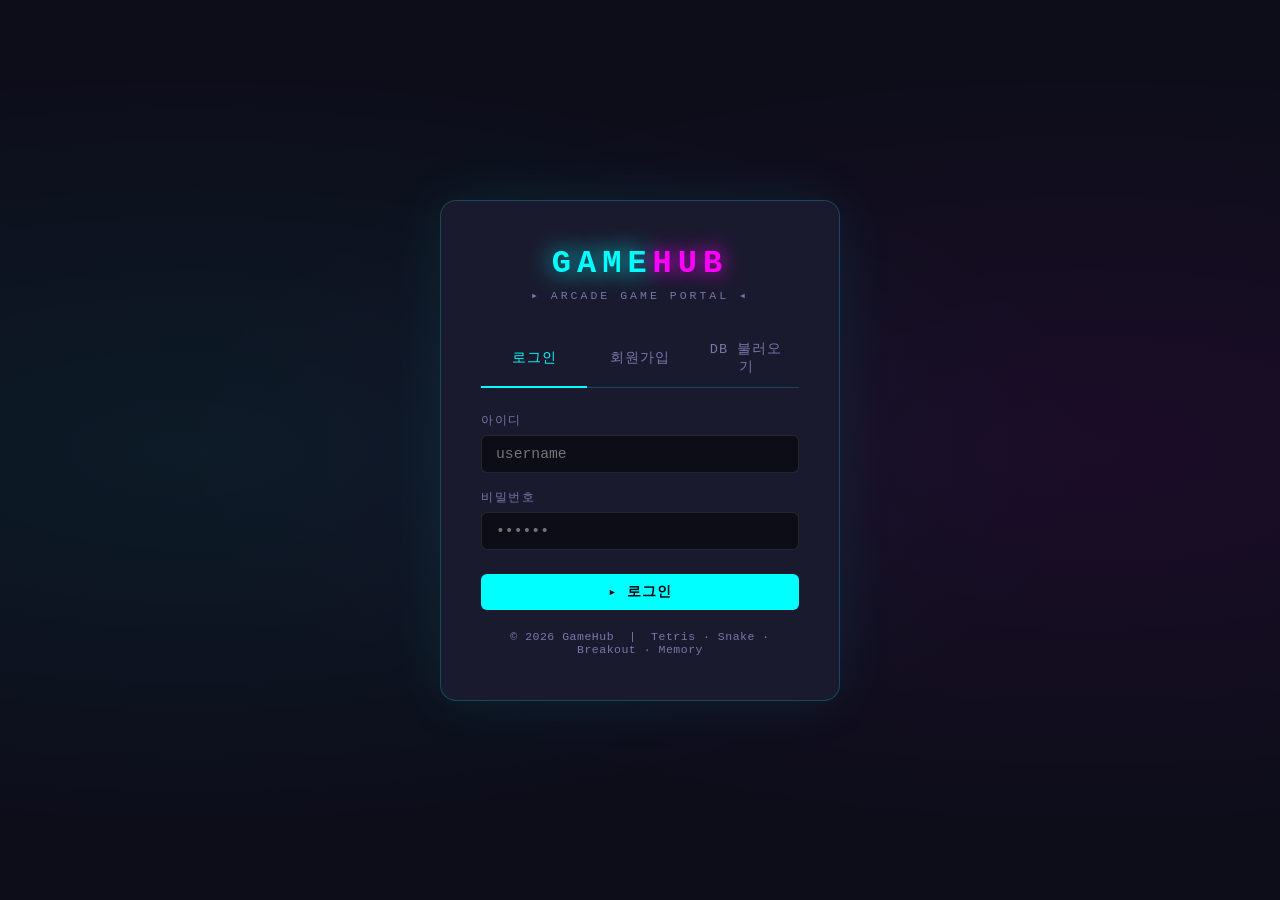
==== index.html @ 45ed28bd "사지방 게임기" ====
<!DOCTYPE html>
<html lang="ko">
<head>
<meta charset="UTF-8">
<meta name="viewport" content="width=device-width, initial-scale=1.0">
<title>GameHub - 로그인</title>
<link rel="stylesheet" href="css/style.css">
<style>
.login-footer {
  margin-top: 20px;
  text-align: center;
  font-size: 0.72rem;
  color: var(--muted);
  letter-spacing: 0.5px;
}
.divider {
  display: flex; align-items: center; gap: 12px;
  margin: 20px 0;
  color: var(--muted); font-size: 0.72rem;
}
.divider::before, .divider::after {
  content: ''; flex: 1;
  height: 1px; background: var(--border);
}
.import-area {
  border: 1px dashed var(--border);
  border-radius: 8px;
  padding: 14px;
  text-align: center;
  cursor: pointer;
  transition: all 0.2s;
  font-size: 0.8rem;
  color: var(--muted);
}
.import-area:hover { border-color: var(--cyan); color: var(--cyan); }
#fileInput { display: none; }
</style>
</head>
<body>
<div class="login-page">
  <div class="login-box">

    <div class="login-logo">
      <div class="login-logo-title">GAME<span style="color:var(--magenta);text-shadow:0 0 20px var(--magenta)">HUB</span></div>
      <div class="login-logo-sub">▸ ARCADE GAME PORTAL ◂</div>
    </div>

    <div id="alertArea"></div>

    <!-- Tabs -->
    <div class="tab-nav">
      <button class="tab-btn active" onclick="switchTab('login')">로그인</button>
      <button class="tab-btn" onclick="switchTab('register')">회원가입</button>
      <button class="tab-btn" onclick="switchTab('import')">DB 불러오기</button>
    </div>

    <!-- Login -->
    <div id="tab-login" class="tab-panel active">
      <form id="loginForm" onsubmit="doLogin(event)">
        <div class="form-group">
          <label class="form-label">아이디</label>
          <input type="text" id="loginUser" class="form-input" placeholder="username" autocomplete="username" required>
        </div>
        <div class="form-group">
          <label class="form-label">비밀번호</label>
          <input type="password" id="loginPass" class="form-input" placeholder="••••••" autocomplete="current-password" required>
        </div>
        <button type="submit" class="btn btn-primary" style="width:100%;justify-content:center;margin-top:8px;">
          ▸ 로그인
        </button>
      </form>
    </div>

    <!-- Register -->
    <div id="tab-register" class="tab-panel">
      <form id="registerForm" onsubmit="doRegister(event)">
        <div class="form-group">
          <label class="form-label">아이디</label>
          <input type="text" id="regUser" class="form-input" placeholder="username (4~16자)" minlength="4" maxlength="16" required>
        </div>
        <div class="form-group">
          <label class="form-label">비밀번호</label>
          <input type="password" id="regPass" class="form-input" placeholder="비밀번호 (4자 이상)" minlength="4" required>
        </div>
        <div class="form-group">
          <label class="form-label">비밀번호 확인</label>
          <input type="password" id="regPass2" class="form-input" placeholder="비밀번호 재입력" required>
        </div>
        <button type="submit" class="btn btn-primary" style="width:100%;justify-content:center;margin-top:8px;">
          ▸ 가입하기
        </button>
      </form>
    </div>

    <!-- Import DB -->
    <div id="tab-import" class="tab-panel">
      <p style="font-size:0.82rem;color:var(--muted);margin-bottom:16px;line-height:1.6;">
        관리자가 제공한 <strong style="color:var(--cyan)">users.db</strong> 파일을 불러와<br>
        계정 목록을 추가할 수 있습니다.
      </p>
      <div class="import-area" onclick="document.getElementById('fileInput').click()">
        <div style="font-size:1.5rem;margin-bottom:6px;">📂</div>
        <div>클릭하여 users.db 선택</div>
        <div style="font-size:0.7rem;margin-top:4px;">JSON 텍스트 파일 (.db)</div>
      </div>
      <input type="file" id="fileInput" accept=".db,.json,.txt" onchange="doImport(this)">

      <div class="divider">또는</div>

      <p style="font-size:0.78rem;color:var(--muted);text-align:center;">
        서버에 <code style="color:var(--cyan)">data/users.db</code>가 있으면 자동으로 로드됩니다.
      </p>
    </div>

    <div class="login-footer">
      &copy; 2026 GameHub &nbsp;|&nbsp; Tetris · Snake · Breakout · Memory
    </div>
  </div>
</div>

<script src="js/app.js"></script>
<script>
  // Init DB on page load
  GameDB.init().then(() => {
    // If already logged in, go to dashboard
    if (Auth.getSession()) {
      window.location.href = 'dashboard.html';
    }
  });

  function switchTab(name) {
    document.querySelectorAll('.tab-btn').forEach((b, i) => {
      const names = ['login', 'register', 'import'];
      b.classList.toggle('active', names[i] === name);
    });
    document.querySelectorAll('.tab-panel').forEach(p => p.classList.remove('active'));
    document.getElementById('tab-' + name).classList.add('active');
    document.getElementById('alertArea').innerHTML = '';
  }

  function doLogin(e) {
    e.preventDefault();
    const u = document.getElementById('loginUser').value.trim();
    const p = document.getElementById('loginPass').value;
    if (Auth.login(u, p)) {
      window.location.href = 'dashboard.html';
    } else {
      showAlert(document.getElementById('alertArea'), '아이디 또는 비밀번호가 틀렸습니다.');
    }
  }

  function doRegister(e) {
    e.preventDefault();
    const u = document.getElementById('regUser').value.trim();
    const p = document.getElementById('regPass').value;
    const p2 = document.getElementById('regPass2').value;
    const area = document.getElementById('alertArea');
    if (p !== p2) { showAlert(area, '비밀번호가 일치하지 않습니다.'); return; }
    if (!/^[a-zA-Z0-9_]{4,16}$/.test(u)) {
      showAlert(area, '아이디는 영문/숫자/_ 4~16자여야 합니다.'); return;
    }
    if (GameDB.addUser(u, p)) {
      showAlert(area, `계정 "${u}" 가 생성되었습니다. 로그인하세요.`, 'success');
      document.getElementById('registerForm').reset();
      setTimeout(() => switchTab('login'), 1500);
    } else {
      showAlert(area, '이미 존재하는 아이디입니다.');
    }
  }

  async function doImport(input) {
    const file = input.files[0];
    if (!file) return;
    try {
      const count = await GameDB.importDB(file);
      showAlert(document.getElementById('alertArea'),
        `${count}개 계정을 불러왔습니다. 로그인하세요.`, 'success');
    } catch (err) {
      showAlert(document.getElementById('alertArea'), '파일 형식이 올바르지 않습니다: ' + err.message);
    }
    input.value = '';
  }
</script>
</body>
</html>
---- css/style.css ----
/* === CSS Variables === */
:root {
  --bg: #0d0d1a;
  --card: #1a1a2e;
  --card2: #16213e;
  --border: rgba(0, 255, 255, 0.2);
  --border-hover: rgba(0, 255, 255, 0.6);
  --cyan: #00ffff;
  --magenta: #ff00ff;
  --green: #00ff88;
  --yellow: #ffd700;
  --red: #ff4466;
  --text: #e0e0ff;
  --muted: #7777aa;
}

* { margin: 0; padding: 0; box-sizing: border-box; }

body {
  font-family: 'Courier New', Courier, monospace;
  background: var(--bg);
  color: var(--text);
  min-height: 100vh;
}

/* === Scrollbar === */
::-webkit-scrollbar { width: 6px; }
::-webkit-scrollbar-track { background: var(--bg); }
::-webkit-scrollbar-thumb { background: rgba(0,255,255,0.3); border-radius: 3px; }
::-webkit-scrollbar-thumb:hover { background: var(--cyan); }

/* === Navbar === */
.navbar {
  background: rgba(22, 33, 62, 0.95);
  border-bottom: 1px solid var(--border);
  padding: 0 24px;
  height: 56px;
  display: flex;
  align-items: center;
  justify-content: space-between;
  position: sticky;
  top: 0;
  z-index: 100;
  backdrop-filter: blur(12px);
}

.navbar-brand {
  font-size: 1.3rem;
  font-weight: bold;
  color: var(--cyan);
  text-decoration: none;
  letter-spacing: 4px;
  text-shadow: 0 0 15px var(--cyan);
}

.navbar-brand span { color: var(--magenta); text-shadow: 0 0 15px var(--magenta); }

.navbar-nav {
  display: flex;
  gap: 4px;
  align-items: center;
  list-style: none;
}

.navbar-nav a {
  color: var(--muted);
  text-decoration: none;
  padding: 6px 14px;
  border-radius: 6px;
  transition: all 0.2s;
  font-size: 0.85rem;
  letter-spacing: 1px;
}

.navbar-nav a:hover, .navbar-nav a.active {
  color: var(--cyan);
  background: rgba(0, 255, 255, 0.08);
}

.navbar-right { display: flex; align-items: center; gap: 12px; }

.user-badge {
  background: rgba(0, 255, 136, 0.1);
  border: 1px solid rgba(0, 255, 136, 0.3);
  color: var(--green);
  padding: 4px 12px;
  border-radius: 20px;
  font-size: 0.8rem;
  letter-spacing: 1px;
}

/* === Container === */
.container {
  max-width: 1200px;
  margin: 0 auto;
  padding: 24px 20px;
}

/* === Page Title === */
.page-header {
  margin-bottom: 28px;
}

.page-title {
  font-size: 1.8rem;
  color: var(--cyan);
  letter-spacing: 3px;
  text-shadow: 0 0 20px rgba(0, 255, 255, 0.4);
}

.page-subtitle {
  color: var(--muted);
  font-size: 0.85rem;
  margin-top: 6px;
  letter-spacing: 1px;
}

/* === Section === */
.section { margin-bottom: 36px; }

.section-header {
  display: flex;
  align-items: center;
  justify-content: space-between;
  margin-bottom: 16px;
  padding-bottom: 10px;
  border-bottom: 1px solid var(--border);
}

.section-title {
  font-size: 0.8rem;
  letter-spacing: 3px;
  color: var(--muted);
  text-transform: uppercase;
}

/* === Cards === */
.card {
  background: var(--card);
  border: 1px solid var(--border);
  border-radius: 10px;
  padding: 20px;
}

/* === Stats Grid === */
.stats-grid {
  display: grid;
  grid-template-columns: repeat(auto-fit, minmax(160px, 1fr));
  gap: 16px;
  margin-bottom: 32px;
}

.stat-card {
  background: var(--card2);
  border: 1px solid var(--border);
  border-radius: 10px;
  padding: 18px 20px;
  text-align: center;
  transition: all 0.3s;
}

.stat-card:hover {
  border-color: var(--border-hover);
  box-shadow: 0 0 20px rgba(0, 255, 255, 0.1);
}

.stat-value {
  font-size: 2rem;
  font-weight: bold;
  color: var(--cyan);
  text-shadow: 0 0 10px rgba(0,255,255,0.4);
}

.stat-label {
  font-size: 0.72rem;
  color: var(--muted);
  letter-spacing: 1.5px;
  margin-top: 4px;
  text-transform: uppercase;
}

/* === Game Grid === */
.game-grid {
  display: grid;
  grid-template-columns: repeat(auto-fill, minmax(240px, 1fr));
  gap: 20px;
}

.game-card {
  background: var(--card2);
  border: 1px solid var(--border);
  border-radius: 12px;
  padding: 24px;
  text-decoration: none;
  display: block;
  transition: all 0.3s;
  position: relative;
  overflow: hidden;
  cursor: pointer;
}

.game-card::after {
  content: '';
  position: absolute;
  top: 0; left: 0; right: 0;
  height: 2px;
  background: linear-gradient(90deg, var(--cyan), var(--magenta));
  opacity: 0.6;
}

.game-card:hover {
  border-color: var(--border-hover);
  box-shadow: 0 4px 30px rgba(0, 255, 255, 0.15);
  transform: translateY(-4px);
}

.game-card-icon { font-size: 3.5rem; line-height: 1; margin-bottom: 14px; }

.game-card-name {
  font-size: 1.1rem;
  color: var(--cyan);
  letter-spacing: 2px;
  margin-bottom: 8px;
}

.game-card-desc {
  font-size: 0.8rem;
  color: var(--muted);
  line-height: 1.6;
  margin-bottom: 14px;
}

.game-card-meta {
  display: flex;
  justify-content: space-between;
  align-items: center;
  font-size: 0.75rem;
}

.game-card-best { color: var(--green); }
.game-card-tag {
  background: rgba(255, 0, 255, 0.1);
  border: 1px solid rgba(255, 0, 255, 0.3);
  color: var(--magenta);
  padding: 2px 8px;
  border-radius: 4px;
  font-size: 0.7rem;
  letter-spacing: 1px;
}

/* === Leaderboard === */
.lb-tabs {
  display: flex;
  gap: 4px;
  margin-bottom: 20px;
  border-bottom: 1px solid var(--border);
  padding-bottom: 0;
}

.lb-tab {
  padding: 8px 18px;
  cursor: pointer;
  color: var(--muted);
  font-size: 0.85rem;
  letter-spacing: 1px;
  border-bottom: 2px solid transparent;
  margin-bottom: -1px;
  transition: all 0.2s;
  background: none;
  border-top: none;
  border-left: none;
  border-right: none;
  font-family: inherit;
}

.lb-tab:hover { color: var(--text); }
.lb-tab.active { color: var(--cyan); border-bottom-color: var(--cyan); }

.lb-table {
  width: 100%;
  border-collapse: collapse;
}

.lb-table th {
  text-align: left;
  padding: 8px 14px;
  color: var(--muted);
  font-size: 0.72rem;
  letter-spacing: 2px;
  text-transform: uppercase;
  border-bottom: 1px solid var(--border);
}

.lb-table td {
  padding: 11px 14px;
  border-bottom: 1px solid rgba(255,255,255,0.04);
  font-size: 0.88rem;
}

.lb-table tr:hover td { background: rgba(0,255,255,0.03); }
.lb-table tr:last-child td { border-bottom: none; }

.rank { font-weight: bold; }
.rank-1 { color: #ffd700; }
.rank-2 { color: #c0c0c0; }
.rank-3 { color: #cd7f32; }
.rank-other { color: var(--muted); }

.score-val { color: var(--yellow); font-weight: bold; }

/* === Buttons === */
.btn {
  padding: 9px 22px;
  border: none;
  border-radius: 6px;
  cursor: pointer;
  font-family: inherit;
  font-size: 0.85rem;
  letter-spacing: 1px;
  transition: all 0.2s;
  text-decoration: none;
  display: inline-flex;
  align-items: center;
  gap: 6px;
}

.btn-primary {
  background: var(--cyan);
  color: #050510;
  font-weight: bold;
}
.btn-primary:hover {
  background: #33ffff;
  box-shadow: 0 0 20px rgba(0,255,255,0.4);
}

.btn-ghost {
  background: transparent;
  color: var(--muted);
  border: 1px solid rgba(255,255,255,0.1);
}
.btn-ghost:hover { color: var(--text); border-color: var(--border-hover); }

.btn-danger {
  background: rgba(255, 68, 102, 0.15);
  color: var(--red);
  border: 1px solid rgba(255, 68, 102, 0.4);
}
.btn-danger:hover { background: rgba(255, 68, 102, 0.3); }

.btn-sm { padding: 5px 12px; font-size: 0.75rem; }

/* === Forms === */
.form-group { margin-bottom: 16px; }

.form-label {
  display: block;
  margin-bottom: 6px;
  color: var(--muted);
  font-size: 0.78rem;
  letter-spacing: 1.5px;
  text-transform: uppercase;
}

.form-input {
  width: 100%;
  padding: 10px 14px;
  background: rgba(0, 0, 0, 0.5);
  border: 1px solid rgba(255,255,255,0.1);
  border-radius: 6px;
  color: var(--text);
  font-family: inherit;
  font-size: 0.92rem;
  transition: all 0.2s;
}

.form-input:focus {
  outline: none;
  border-color: var(--cyan);
  box-shadow: 0 0 10px rgba(0,255,255,0.15);
}

/* === Alerts === */
.alert {
  padding: 10px 16px;
  border-radius: 6px;
  font-size: 0.85rem;
  margin-bottom: 16px;
  letter-spacing: 0.5px;
}
.alert-error { background: rgba(255,68,102,0.15); border: 1px solid rgba(255,68,102,0.4); color: #ff8899; }
.alert-success { background: rgba(0,255,136,0.1); border: 1px solid rgba(0,255,136,0.3); color: var(--green); }
.alert-info { background: rgba(0,255,255,0.08); border: 1px solid var(--border); color: var(--cyan); }

/* === Login Page === */
.login-page {
  min-height: 100vh;
  display: flex;
  align-items: center;
  justify-content: center;
  background: var(--bg);
  background-image:
    radial-gradient(ellipse at 15% 50%, rgba(0,255,255,0.06) 0%, transparent 60%),
    radial-gradient(ellipse at 85% 50%, rgba(255,0,255,0.06) 0%, transparent 60%);
}

.login-box {
  background: var(--card);
  border: 1px solid var(--border);
  border-radius: 16px;
  padding: 44px 40px;
  width: 100%;
  max-width: 400px;
  box-shadow: 0 0 60px rgba(0,255,255,0.08);
}

.login-logo {
  text-align: center;
  margin-bottom: 28px;
}

.login-logo-title {
  font-size: 2rem;
  color: var(--cyan);
  letter-spacing: 6px;
  text-shadow: 0 0 25px var(--cyan);
  font-weight: bold;
}

.login-logo-sub {
  font-size: 0.72rem;
  color: var(--muted);
  letter-spacing: 3px;
  margin-top: 6px;
}

/* === Tabs === */
.tab-nav {
  display: flex;
  border-bottom: 1px solid var(--border);
  margin-bottom: 24px;
}

.tab-btn {
  flex: 1;
  padding: 10px;
  background: none;
  border: none;
  border-bottom: 2px solid transparent;
  color: var(--muted);
  font-family: inherit;
  font-size: 0.85rem;
  letter-spacing: 1px;
  cursor: pointer;
  transition: all 0.2s;
  margin-bottom: -1px;
}

.tab-btn:hover { color: var(--text); }
.tab-btn.active { color: var(--cyan); border-bottom-color: var(--cyan); }

.tab-panel { display: none; }
.tab-panel.active { display: block; }

/* === Game Page Layout === */
.game-page {
  display: flex;
  flex-direction: column;
  height: 100vh;
  overflow: hidden;
}

.game-topbar {
  background: rgba(22, 33, 62, 0.97);
  border-bottom: 1px solid var(--border);
  padding: 10px 20px;
  display: flex;
  align-items: center;
  justify-content: space-between;
  flex-shrink: 0;
}

.game-topbar-left { display: flex; align-items: center; gap: 16px; }

.game-topbar-title {
  font-size: 1.1rem;
  color: var(--cyan);
  letter-spacing: 3px;
  text-shadow: 0 0 10px rgba(0,255,255,0.4);
}

.game-topbar-back {
  color: var(--muted);
  text-decoration: none;
  font-size: 0.8rem;
  padding: 4px 10px;
  border: 1px solid rgba(255,255,255,0.1);
  border-radius: 4px;
  transition: all 0.2s;
}
.game-topbar-back:hover { color: var(--cyan); border-color: var(--border-hover); }

.game-stats {
  display: flex;
  gap: 20px;
}

.game-stat { text-align: center; min-width: 60px; }
.game-stat-label { font-size: 0.65rem; color: var(--muted); letter-spacing: 1px; }
.game-stat-val {
  font-size: 1.2rem;
  font-weight: bold;
  color: var(--yellow);
  text-shadow: 0 0 8px rgba(255,215,0,0.4);
}

.game-controls {
  display: flex;
  gap: 8px;
  align-items: center;
}

.game-area {
  flex: 1;
  display: flex;
  align-items: center;
  justify-content: center;
  overflow: hidden;
  padding: 16px;
  gap: 20px;
}

/* === Game Canvas === */
canvas {
  display: block;
  image-rendering: pixelated;
}

/* === Modal === */
.modal-overlay {
  position: fixed;
  inset: 0;
  background: rgba(0, 0, 0, 0.85);
  display: flex;
  align-items: center;
  justify-content: center;
  z-index: 1000;
  backdrop-filter: blur(4px);
}

.modal-box {
  background: var(--card);
  border: 1px solid var(--border);
  border-radius: 14px;
  padding: 36px 40px;
  text-align: center;
  max-width: 360px;
  width: 90%;
  box-shadow: 0 0 60px rgba(0,255,255,0.1);
}

.modal-title {
  font-size: 1.5rem;
  color: var(--cyan);
  letter-spacing: 3px;
  margin-bottom: 8px;
  text-shadow: 0 0 15px var(--cyan);
}

.modal-score {
  font-size: 2.5rem;
  color: var(--yellow);
  font-weight: bold;
  margin: 16px 0;
  text-shadow: 0 0 15px rgba(255,215,0,0.5);
}

.modal-score-label {
  font-size: 0.75rem;
  color: var(--muted);
  letter-spacing: 2px;
  margin-bottom: 24px;
}

.modal-btns {
  display: flex;
  gap: 10px;
  justify-content: center;
  margin-top: 20px;
}

/* === Tetris Sidebar === */
.tetris-sidebar {
  display: flex;
  flex-direction: column;
  gap: 16px;
  min-width: 140px;
}

.sidebar-box {
  background: var(--card2);
  border: 1px solid var(--border);
  border-radius: 8px;
  padding: 14px;
}

.sidebar-box-title {
  font-size: 0.68rem;
  color: var(--muted);
  letter-spacing: 2px;
  text-transform: uppercase;
  margin-bottom: 10px;
}

.sidebar-val {
  font-size: 1.4rem;
  color: var(--yellow);
  font-weight: bold;
}

/* === Memory game === */
.memory-grid {
  display: grid;
  gap: 10px;
}

.mem-card {
  aspect-ratio: 1;
  background: var(--card2);
  border: 1px solid var(--border);
  border-radius: 8px;
  display: flex;
  align-items: center;
  justify-content: center;
  font-size: 2rem;
  cursor: pointer;
  transition: all 0.3s;
  user-select: none;
  position: relative;
  transform-style: preserve-3d;
}

.mem-card:hover { border-color: var(--border-hover); transform: scale(1.05); }
.mem-card.flipped { background: var(--card); border-color: var(--cyan); }
.mem-card.matched { border-color: var(--green); background: rgba(0,255,136,0.08); cursor: default; }
.mem-card.matched:hover { transform: none; }

/* === Controls legend === */
.controls-legend {
  background: var(--card2);
  border: 1px solid var(--border);
  border-radius: 8px;
  padding: 14px;
  font-size: 0.75rem;
  color: var(--muted);
  line-height: 1.8;
}

.ctrl-key {
  display: inline-block;
  background: rgba(255,255,255,0.08);
  border: 1px solid rgba(255,255,255,0.15);
  border-radius: 4px;
  padding: 1px 6px;
  color: var(--text);
  font-size: 0.72rem;
  margin-right: 4px;
}

/* === Admin panel === */
.admin-section {
  background: rgba(255, 68, 102, 0.05);
  border: 1px solid rgba(255, 68, 102, 0.2);
  border-radius: 10px;
  padding: 20px;
  margin-top: 12px;
}

.admin-title {
  font-size: 0.72rem;
  color: var(--red);
  letter-spacing: 2px;
  text-transform: uppercase;
  margin-bottom: 14px;
}

/* === Responsive === */
@media (max-width: 640px) {
  .navbar-nav { display: none; }
  .game-grid { grid-template-columns: 1fr 1fr; }
  .game-stats { gap: 10px; }
  .game-stat-val { font-size: 1rem; }
}
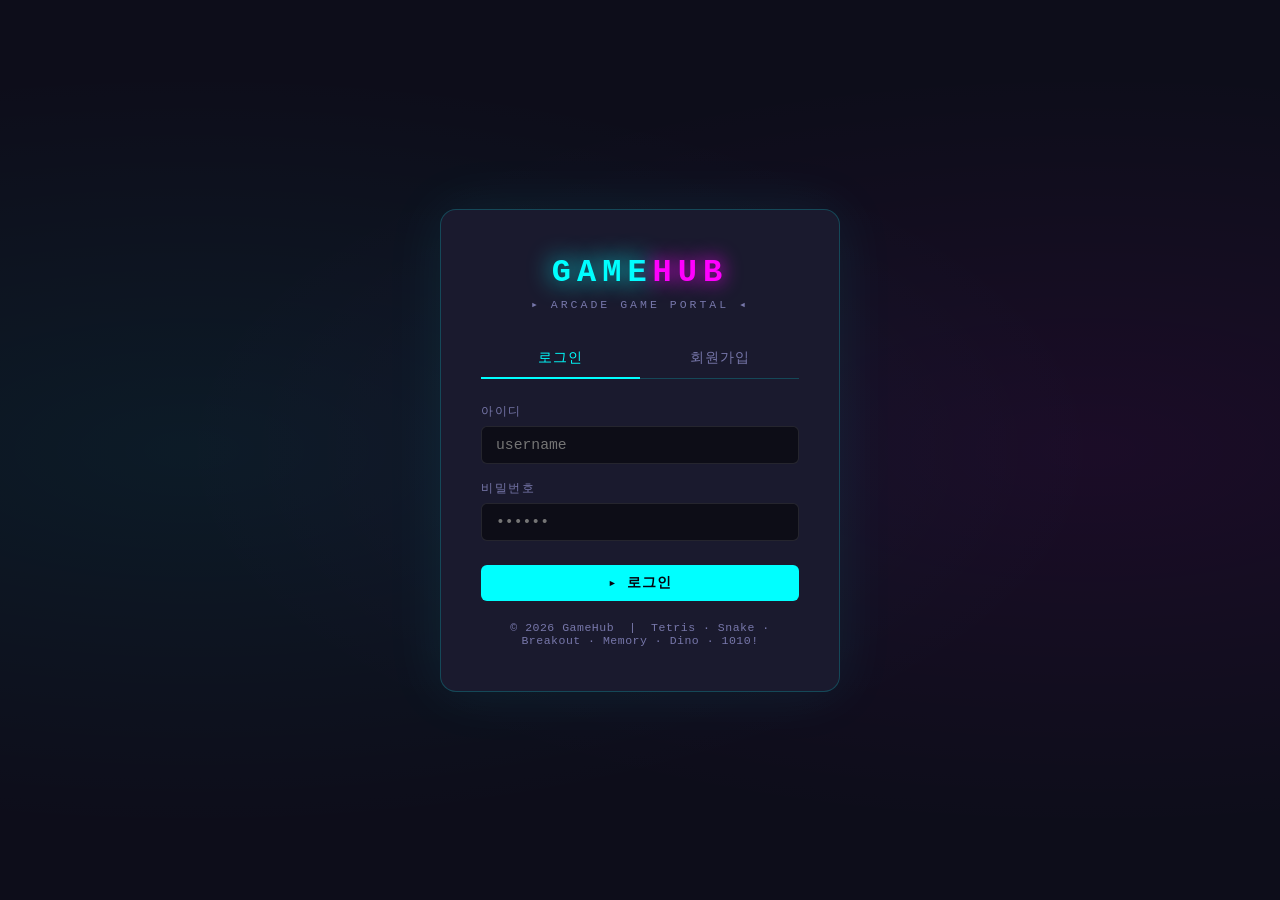
==== commit 608f7e64: "게임 추가" ====
--- a/index.html
+++ b/index.html
@@ -13,27 +13,6 @@
   color: var(--muted);
   letter-spacing: 0.5px;
 }
-.divider {
-  display: flex; align-items: center; gap: 12px;
-  margin: 20px 0;
-  color: var(--muted); font-size: 0.72rem;
-}
-.divider::before, .divider::after {
-  content: ''; flex: 1;
-  height: 1px; background: var(--border);
-}
-.import-area {
-  border: 1px dashed var(--border);
-  border-radius: 8px;
-  padding: 14px;
-  text-align: center;
-  cursor: pointer;
-  transition: all 0.2s;
-  font-size: 0.8rem;
-  color: var(--muted);
-}
-.import-area:hover { border-color: var(--cyan); color: var(--cyan); }
-#fileInput { display: none; }
 </style>
 </head>
 <body>
@@ -51,7 +30,6 @@
     <div class="tab-nav">
       <button class="tab-btn active" onclick="switchTab('login')">로그인</button>
       <button class="tab-btn" onclick="switchTab('register')">회원가입</button>
-      <button class="tab-btn" onclick="switchTab('import')">DB 불러오기</button>
     </div>
 
     <!-- Login -->
@@ -75,8 +53,12 @@
     <div id="tab-register" class="tab-panel">
       <form id="registerForm" onsubmit="doRegister(event)">
         <div class="form-group">
+          <label class="form-label">본명</label>
+          <input type="text" id="regFullname" class="form-input" placeholder="홍길동 (순위에 표시됩니다)" maxlength="20" required>
+        </div>
+        <div class="form-group">
           <label class="form-label">아이디</label>
-          <input type="text" id="regUser" class="form-input" placeholder="username (4~16자)" minlength="4" maxlength="16" required>
+          <input type="text" id="regUser" class="form-input" placeholder="영문/숫자/_ (4~16자)" minlength="4" maxlength="16" required>
         </div>
         <div class="form-group">
           <label class="form-label">비밀번호</label>
@@ -87,51 +69,30 @@
           <input type="password" id="regPass2" class="form-input" placeholder="비밀번호 재입력" required>
         </div>
         <button type="submit" class="btn btn-primary" style="width:100%;justify-content:center;margin-top:8px;">
-          ▸ 가입하기
+          ▸ 가입 신청
         </button>
       </form>
-    </div>
-
-    <!-- Import DB -->
-    <div id="tab-import" class="tab-panel">
-      <p style="font-size:0.82rem;color:var(--muted);margin-bottom:16px;line-height:1.6;">
-        관리자가 제공한 <strong style="color:var(--cyan)">users.db</strong> 파일을 불러와<br>
-        계정 목록을 추가할 수 있습니다.
-      </p>
-      <div class="import-area" onclick="document.getElementById('fileInput').click()">
-        <div style="font-size:1.5rem;margin-bottom:6px;">📂</div>
-        <div>클릭하여 users.db 선택</div>
-        <div style="font-size:0.7rem;margin-top:4px;">JSON 텍스트 파일 (.db)</div>
-      </div>
-      <input type="file" id="fileInput" accept=".db,.json,.txt" onchange="doImport(this)">
-
-      <div class="divider">또는</div>
-
-      <p style="font-size:0.78rem;color:var(--muted);text-align:center;">
-        서버에 <code style="color:var(--cyan)">data/users.db</code>가 있으면 자동으로 로드됩니다.
+      <p style="font-size:0.74rem;color:var(--muted);text-align:center;margin-top:12px;line-height:1.6;">
+        가입 후 관리자 승인이 필요합니다.
       </p>
     </div>
 
     <div class="login-footer">
-      &copy; 2026 GameHub &nbsp;|&nbsp; Tetris · Snake · Breakout · Memory
+      &copy; 2026 GameHub &nbsp;|&nbsp; Tetris · Snake · Breakout · Memory · Dino · 1010!
     </div>
   </div>
 </div>
 
+<script src="data/db.js"></script>
 <script src="js/app.js"></script>
 <script>
-  // Init DB on page load
   GameDB.init().then(() => {
-    // If already logged in, go to dashboard
-    if (Auth.getSession()) {
-      window.location.href = 'dashboard.html';
-    }
+    if (Auth.getSession()) window.location.href = 'dashboard.html';
   });
 
   function switchTab(name) {
     document.querySelectorAll('.tab-btn').forEach((b, i) => {
-      const names = ['login', 'register', 'import'];
-      b.classList.toggle('active', names[i] === name);
+      b.classList.toggle('active', ['login','register'][i] === name);
     });
     document.querySelectorAll('.tab-panel').forEach(p => p.classList.remove('active'));
     document.getElementById('tab-' + name).classList.add('active');
@@ -142,8 +103,11 @@
     e.preventDefault();
     const u = document.getElementById('loginUser').value.trim();
     const p = document.getElementById('loginPass').value;
-    if (Auth.login(u, p)) {
+    const result = Auth.login(u, p);
+    if (result === true) {
       window.location.href = 'dashboard.html';
+    } else if (result === 'pending') {
+      showAlert(document.getElementById('alertArea'), '가입 승인 대기 중입니다. 관리자에게 문의하세요.', 'info');
     } else {
       showAlert(document.getElementById('alertArea'), '아이디 또는 비밀번호가 틀렸습니다.');
     }
@@ -151,35 +115,23 @@
 
   function doRegister(e) {
     e.preventDefault();
-    const u = document.getElementById('regUser').value.trim();
-    const p = document.getElementById('regPass').value;
+    const fn = document.getElementById('regFullname').value.trim();
+    const u  = document.getElementById('regUser').value.trim();
+    const p  = document.getElementById('regPass').value;
     const p2 = document.getElementById('regPass2').value;
     const area = document.getElementById('alertArea');
+    if (!fn) { showAlert(area, '본명을 입력해주세요.'); return; }
     if (p !== p2) { showAlert(area, '비밀번호가 일치하지 않습니다.'); return; }
     if (!/^[a-zA-Z0-9_]{4,16}$/.test(u)) {
       showAlert(area, '아이디는 영문/숫자/_ 4~16자여야 합니다.'); return;
     }
-    if (GameDB.addUser(u, p)) {
-      showAlert(area, `계정 "${u}" 가 생성되었습니다. 로그인하세요.`, 'success');
+    if (GameDB.addUser(u, p, fn)) {
+      showAlert(area, `"${fn}" 님의 가입 신청이 완료되었습니다. 관리자 승인 후 로그인하세요.`, 'success');
       document.getElementById('registerForm').reset();
-      setTimeout(() => switchTab('login'), 1500);
     } else {
       showAlert(area, '이미 존재하는 아이디입니다.');
     }
   }
-
-  async function doImport(input) {
-    const file = input.files[0];
-    if (!file) return;
-    try {
-      const count = await GameDB.importDB(file);
-      showAlert(document.getElementById('alertArea'),
-        `${count}개 계정을 불러왔습니다. 로그인하세요.`, 'success');
-    } catch (err) {
-      showAlert(document.getElementById('alertArea'), '파일 형식이 올바르지 않습니다: ' + err.message);
-    }
-    input.value = '';
-  }
 </script>
 </body>
 </html>
--- a/css/style.css
+++ b/css/style.css
@@ -1,4 +1,4 @@
-/* === CSS Variables === */
+/* === CSS Variables ===  전 페이지 공통 */
 :root {
   --bg: #0d0d1a;
   --card: #1a1a2e;
@@ -23,13 +23,13 @@
   min-height: 100vh;
 }
 
-/* === Scrollbar === */
+/* === Scrollbar ===  전 페이지 공통 */
 ::-webkit-scrollbar { width: 6px; }
 ::-webkit-scrollbar-track { background: var(--bg); }
 ::-webkit-scrollbar-thumb { background: rgba(0,255,255,0.3); border-radius: 3px; }
 ::-webkit-scrollbar-thumb:hover { background: var(--cyan); }
 
-/* === Navbar === */
+/* === Navbar ===  dashboard, leaderboard, admin */
 .navbar {
   background: rgba(22, 33, 62, 0.95);
   border-bottom: 1px solid var(--border);
@@ -89,14 +89,14 @@
   letter-spacing: 1px;
 }
 
-/* === Container === */
+/* === Container ===  dashboard, leaderboard, admin */
 .container {
   max-width: 1200px;
   margin: 0 auto;
   padding: 24px 20px;
 }
 
-/* === Page Title === */
+/* === Page Title ===  dashboard, leaderboard, admin */
 .page-header {
   margin-bottom: 28px;
 }
@@ -115,7 +115,7 @@
   letter-spacing: 1px;
 }
 
-/* === Section === */
+/* === Section ===  dashboard, leaderboard */
 .section { margin-bottom: 36px; }
 
 .section-header {
@@ -134,7 +134,7 @@
   text-transform: uppercase;
 }
 
-/* === Cards === */
+/* === Cards ===  dashboard, leaderboard, admin */
 .card {
   background: var(--card);
   border: 1px solid var(--border);
@@ -142,7 +142,7 @@
   padding: 20px;
 }
 
-/* === Stats Grid === */
+/* === Stats Grid ===  dashboard */
 .stats-grid {
   display: grid;
   grid-template-columns: repeat(auto-fit, minmax(160px, 1fr));
@@ -179,7 +179,7 @@
   text-transform: uppercase;
 }
 
-/* === Game Grid === */
+/* === Game Grid ===  dashboard */
 .game-grid {
   display: grid;
   grid-template-columns: repeat(auto-fill, minmax(240px, 1fr));
@@ -248,7 +248,7 @@
   letter-spacing: 1px;
 }
 
-/* === Leaderboard === */
+/* === Leaderboard ===  leaderboard.html */
 .lb-tabs {
   display: flex;
   gap: 4px;
@@ -308,7 +308,7 @@
 
 .score-val { color: var(--yellow); font-weight: bold; }
 
-/* === Buttons === */
+/* === Buttons ===  전 페이지 공통 */
 .btn {
   padding: 9px 22px;
   border: none;
@@ -350,7 +350,7 @@
 
 .btn-sm { padding: 5px 12px; font-size: 0.75rem; }
 
-/* === Forms === */
+/* === Forms ===  index.html (로그인/가입), admin.html (유저 추가) */
 .form-group { margin-bottom: 16px; }
 
 .form-label {
@@ -380,7 +380,7 @@
   box-shadow: 0 0 10px rgba(0,255,255,0.15);
 }
 
-/* === Alerts === */
+/* === Alerts ===  전 페이지 공통 */
 .alert {
   padding: 10px 16px;
   border-radius: 6px;
@@ -392,7 +392,7 @@
 .alert-success { background: rgba(0,255,136,0.1); border: 1px solid rgba(0,255,136,0.3); color: var(--green); }
 .alert-info { background: rgba(0,255,255,0.08); border: 1px solid var(--border); color: var(--cyan); }
 
-/* === Login Page === */
+/* === Login Page ===  index.html */
 .login-page {
   min-height: 100vh;
   display: flex;
@@ -434,7 +434,7 @@
   margin-top: 6px;
 }
 
-/* === Tabs === */
+/* === Tabs ===  index.html (로그인 탭) */
 .tab-nav {
   display: flex;
   border-bottom: 1px solid var(--border);
@@ -462,7 +462,7 @@
 .tab-panel { display: none; }
 .tab-panel.active { display: block; }
 
-/* === Game Page Layout === */
+/* === Game Page Layout ===  games/*.html 공통 */
 .game-page {
   display: flex;
   flex-direction: column;
@@ -530,13 +530,13 @@
   gap: 20px;
 }
 
-/* === Game Canvas === */
+/* === Game Canvas ===  games/*.html 공통 */
 canvas {
   display: block;
   image-rendering: pixelated;
 }
 
-/* === Modal === */
+/* === Modal ===  games/*.html 공통 (게임 오버 화면) */
 .modal-overlay {
   position: fixed;
   inset: 0;
@@ -589,7 +589,7 @@
   margin-top: 20px;
 }
 
-/* === Tetris Sidebar === */
+/* === Tetris Sidebar ===  games/tetris.html */
 .tetris-sidebar {
   display: flex;
   flex-direction: column;
@@ -618,7 +618,7 @@
   font-weight: bold;
 }
 
-/* === Memory game === */
+/* === Memory game ===  games/memory.html */
 .memory-grid {
   display: grid;
   gap: 10px;
@@ -645,7 +645,7 @@
 .mem-card.matched { border-color: var(--green); background: rgba(0,255,136,0.08); cursor: default; }
 .mem-card.matched:hover { transform: none; }
 
-/* === Controls legend === */
+/* === Controls legend ===  games/*.html 공통 (조작키 안내) */
 .controls-legend {
   background: var(--card2);
   border: 1px solid var(--border);
@@ -667,7 +667,7 @@
   margin-right: 4px;
 }
 
-/* === Admin panel === */
+/* === Admin panel ===  admin.html */
 .admin-section {
   background: rgba(255, 68, 102, 0.05);
   border: 1px solid rgba(255, 68, 102, 0.2);
@@ -684,7 +684,7 @@
   margin-bottom: 14px;
 }
 
-/* === Responsive === */
+/* === Responsive ===  전 페이지 공통 */
 @media (max-width: 640px) {
   .navbar-nav { display: none; }
   .game-grid { grid-template-columns: 1fr 1fr; }
